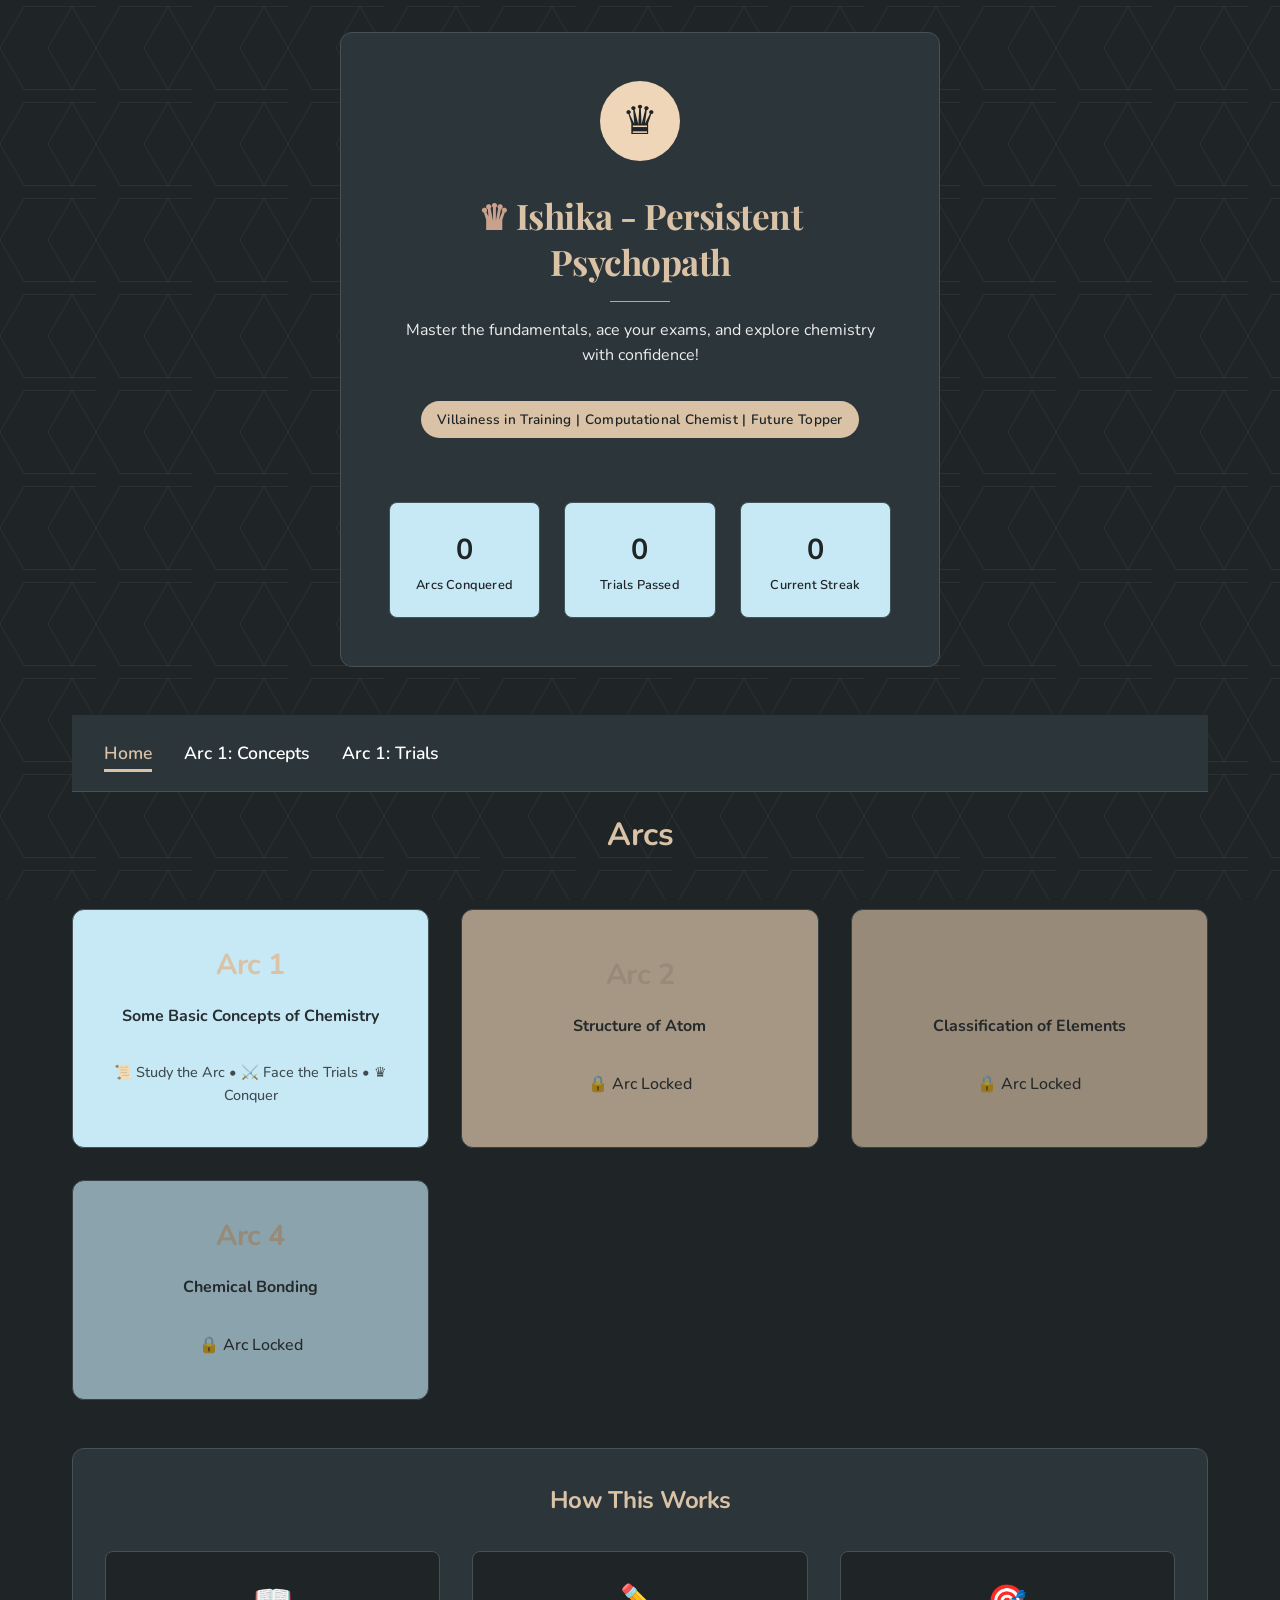
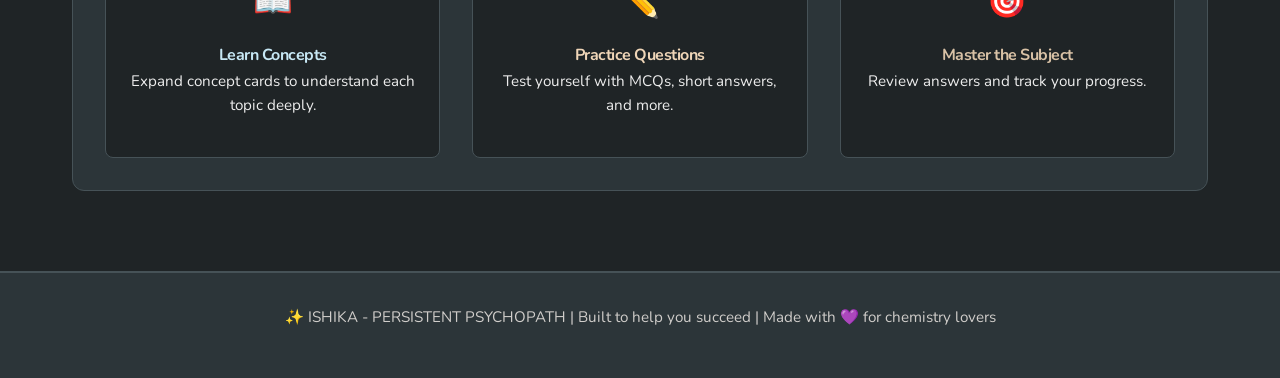
==== Site/index.html @ fba35aa9 "Creation Of FIles." ====
<!DOCTYPE html>
<html lang="en">
<head>
  <meta charset="UTF-8">
  <meta name="viewport" content="width=device-width, initial-scale=1.0">
  <title>Ishika - Persistent Psychopath</title>
  
  <!-- Google Fonts -->
  <link href="https://fonts.googleapis.com/css2?family=Inter:wght@400;500;600;700&family=Nunito:wght@400;500;600;700&family=Playfair+Display:wght@700&display=swap" rel="stylesheet">
  
  <!-- Stylesheets -->
  <link rel="stylesheet" href="css/styles.css?v=4">
</head>
<body>
  <!-- Main Content -->
  <main>
    <!-- Profile Card Section -->
    <section class="profile-card">
      <div class="profile-avatar">♛</div>
      <h1 class="profile-title"><span class="villainess-icon">♛</span> Ishika - Persistent Psychopath</h1>
      <p class="profile-subtitle">Master the fundamentals, ace your exams, and explore chemistry with confidence!</p>
      <div class="profile-tag">Villainess in Training | Computational Chemist | Future Topper</div>
      <div class="profile-stats">
        <div class="stat-block">
          <div class="stat-number">0</div>
          <div class="stat-label">Arcs Conquered</div>
        </div>
        <div class="stat-block">
          <div class="stat-number">0</div>
          <div class="stat-label">Trials Passed</div>
        </div>
        <div class="stat-block">
          <div class="stat-number">0</div>
          <div class="stat-label">Current Streak</div>
        </div>
      </div>
    </section>
    <nav>
      <ul>
        <li><a href="index.html" class="active">Home</a></li>
        <li><a href="unit-1.html">Arc 1: Concepts</a></li>
        <li><a href="unit-1-practice.html">Arc 1: Trials</a></li>
      </ul>
    </nav>
    <section>
      <div class="hero-divider" aria-hidden="true"></div>
      <h2 style="text-align: center; color: var(--pastel-coffee); margin-bottom: var(--spacing-xl);">Arcs</h2>
      <div class="units-grid">
        <!-- Unit 1: Active -->
        <div class="unit-tile unit-1 active" onclick="navigateTo('unit-1.html')">
          <h3>Arc 1</h3>
          <p><strong>Some Basic Concepts of Chemistry</strong></p>
          <p style="font-size: 0.9rem; margin-top: var(--spacing-md); opacity: 0.8;">📜 Study the Arc • ⚔️ Face the Trials • ♛ Conquer</p>
        </div>

        <!-- Unit 2: Coming Soon -->
        <div class="unit-tile unit-2 coming-soon">
          <h3>Arc 2</h3>
          <p><strong>Structure of Atom</strong></p>
          <p style="margin-top: var(--spacing-md);">🔒 Arc Locked</p>
        </div>

        <!-- Unit 3: Coming Soon -->
        <div class="unit-tile unit-3 coming-soon">
          <h3>Arc 3</h3>
          <p><strong>Classification of Elements</strong></p>
          <p style="margin-top: var(--spacing-md);">🔒 Arc Locked</p>
        </div>

        <!-- Unit 4: Coming Soon -->
        <div class="unit-tile unit-4 coming-soon">
          <h3>Arc 4</h3>
          <p><strong>Chemical Bonding</strong></p>
          <p style="margin-top: var(--spacing-md);">🔒 Arc Locked</p>
        </div>
      </div>
    </section>

    <section style="margin-top: var(--spacing-xl); text-align: center; padding: var(--spacing-lg); background: var(--bg-surface); border-radius: 12px; border: 1px solid #465257;">
      <h3 style="color: var(--pastel-coffee); margin-bottom: var(--spacing-md);">How This Works</h3>
      <div style="display: grid; grid-template-columns: repeat(auto-fit, minmax(200px, 1fr)); gap: var(--spacing-lg); margin-top: var(--spacing-lg);">
        <div style="padding: var(--spacing-md); background: var(--bg-primary); border-radius: 8px; border: 1px solid #465257;">
          <p style="font-size: 2rem; margin-bottom: var(--spacing-sm);">📖</p>
          <h4 style="color: var(--pastel-icy-blue);">Learn Concepts</h4>
          <p style="color: var(--text-primary); font-size: 0.95rem;">Expand concept cards to understand each topic deeply.</p>
        </div>
        <div style="padding: var(--spacing-md); background: var(--bg-primary); border-radius: 8px; border: 1px solid #465257;">
          <p style="font-size: 2rem; margin-bottom: var(--spacing-sm);">✏️</p>
          <h4 style="color: var(--pastel-sandy);">Practice Questions</h4>
          <p style="color: var(--text-primary); font-size: 0.95rem;">Test yourself with MCQs, short answers, and more.</p>
        </div>
        <div style="padding: var(--spacing-md); background: var(--bg-primary); border-radius: 8px; border: 1px solid #465257;">
          <p style="font-size: 2rem; margin-bottom: var(--spacing-sm);">🎯</p>
          <h4 style="color: var(--pastel-coffee);">Master the Subject</h4>
          <p style="color: var(--text-primary); font-size: 0.95rem;">Review answers and track your progress.</p>
        </div>
      </div>
    </section>
  </main>

  <!-- Footer -->
  <footer>
    <p>✨ ISHIKA - PERSISTENT PSYCHOPATH | Built to help you succeed | Made with 💜 for chemistry lovers</p>
  </footer>

  <script src="js/app.js"></script>
  <script>
    // Set active nav item
    function setActiveNav(pageName) {
      document.querySelectorAll('nav a').forEach(link => {
        link.classList.remove('active');
      });
      if (pageName === 'home') {
        document.querySelector('nav a[href="index.html"]').classList.add('active');
      } else if (pageName === 'concepts') {
        document.querySelector('nav a[href="unit-1.html"]').classList.add('active');
      } else if (pageName === 'practice') {
        document.querySelector('nav a[href="unit-1-practice.html"]').classList.add('active');
      }
    }

    // Navigation function
    function navigateTo(url) {
      window.location.href = url;
    }

    // Set active on load
    setActiveNav('home');
  </script>
</body>
</html>
---- Site/css/styles.css ----
/* ============================================
   ISHIKA'S CHEMISTRY ARSENAL - DESIGN SYSTEM
   ============================================ */

/* CSS Custom Properties - Color Palette */
:root {
  --bg-primary: #1F2426;
  --bg-surface: #2C3539;
  --pastel-coffee: #D9C2A6;
  --pastel-icy-blue: #C7E8F5;
  --pastel-sandy: #F0D6B8;
  --accent-rose-gold: #C9A18C;
  --accent-rose-gold: #C9A18C;
  --text-primary: #EDEDED;
  --coffee-brown: var(--pastel-coffee);
  --icy-blue: var(--pastel-icy-blue);
  --gunmetal: var(--text-primary);
  --sandy-brown: var(--pastel-sandy);
  --bg-secondary: var(--bg-surface);
  --bg-tertiary: #374348;
  --unit-1-color: #B8D9DF;
  --unit-2-color: #CFC4E7;
  --unit-3-color: #E2BFC3;
  --unit-4-color: #C5D9C2;
  
  /* Typography */
  --font-heading: 'Quicksand', 'Nunito', sans-serif;
  --font-body: 'Nunito', 'Segoe UI', sans-serif;
  
  /* Spacing */
  --spacing-xs: 0.5rem;
  --spacing-sm: 1rem;
  --spacing-md: 1.5rem;
  --spacing-lg: 2rem;
  --spacing-xl: 3rem;
}

/* ============================================
   GLOBAL STYLES
   ============================================ */

* {
  margin: 0;
  padding: 0;
  box-sizing: border-box;
}

html {
  scroll-behavior: smooth;
}

body {
  font-family: var(--font-body);
  background: var(--bg-primary);
  background-attachment: fixed;
  background-size: auto;
  color: var(--text-primary);
  line-height: 1.6;
  font-weight: 400;
  min-height: 100vh;
  position: relative;
  overflow-x: hidden;
}

/* A quiet molecular grid keeps the computational chemistry theme subtle. */
body::before {
  content: '';
  position: fixed;
  top: 0;
  left: 0;
  right: 0;
  bottom: 0;
  background-image:
    linear-gradient(0deg, rgba(199, 232, 245, 0.025) 1px, transparent 1px),
    linear-gradient(90deg, rgba(199, 232, 245, 0.025) 1px, transparent 1px);
  background-size: 96px 96px;
  background-attachment: fixed;
  pointer-events: none;
  z-index: 1;
}

/* Soft blue atmospheric wash, without bright points or animated glare. */
body::after {
  content: '';
  position: fixed;
  top: 0;
  left: 0;
  right: 0;
  bottom: 0;
  background: radial-gradient(ellipse at 20% 20%, rgba(89, 143, 161, 0.12), transparent 48%),
              linear-gradient(145deg, #1F2426 0%, #202D34 52%, #1F2426 100%);
  background-attachment: fixed;
  pointer-events: none;
  z-index: -1;
}

/* Ensure content appears above backgrounds */
main, nav, footer {
  position: relative;
  z-index: 2;
}

h1, h2, h3, h4, h5, h6 {
  font-family: var(--font-heading);
  font-weight: 700;
  color: var(--gunmetal);
  letter-spacing: -0.5px;
}

h1 {
  font-size: 2.5rem;
  margin-bottom: var(--spacing-md);
}

h2 {
  font-size: 2rem;
  margin-bottom: var(--spacing-md);
}

h3 {
  font-size: 1.5rem;
  margin-bottom: var(--spacing-sm);
}

p {
  margin-bottom: var(--spacing-sm);
}

a {
  color: var(--icy-blue);
  text-decoration: none;
  transition: color 0.3s ease;
}

a:hover {
  color: var(--coffee-brown);
  text-decoration: underline;
}

button {
  font-family: var(--font-body);
  cursor: pointer;
  transition: all 0.3s cubic-bezier(0.34, 1.56, 0.64, 1);
  border: none;
  padding: var(--spacing-sm) var(--spacing-md);
  border-radius: 8px;
  font-size: 1rem;
  font-weight: 600;
  letter-spacing: 0.4px;
  position: relative;
  overflow: hidden;
}

button::before {
  content: '';
  position: absolute;
  top: 50%;
  left: 50%;
  width: 0;
  height: 0;
  border-radius: 50%;
  background: rgba(255, 255, 255, 0.3);
  transform: translate(-50%, -50%);
  transition: width 0.6s, height 0.6s;
  pointer-events: none;
}

button:hover::before {
  width: 300px;
  height: 300px;
}

button:active {
  transform: scale(0.98);
}

/* ============================================
   NAVIGATION BAR
   ============================================ */

nav {
  background-color: var(--bg-secondary);
  padding: var(--spacing-md) var(--spacing-lg);
  box-shadow: 0 2px 8px rgba(0, 0, 0, 0.4);
  position: sticky;
  top: 0;
  z-index: 100;
  border-bottom: 1px solid rgba(212, 165, 116, 0.1);
  background-color: rgba(10, 22, 40, 0.85);
  backdrop-filter: blur(10px);
  border-bottom: 1px solid rgba(0, 217, 255, 0.2);
}

nav ul {
  list-style: none;
  display: flex;
  gap: var(--spacing-lg);
  max-width: 1200px;
  margin: 0 auto;
  align-items: center;
}

nav a {
  color: white;
  font-family: var(--font-heading);
  font-size: 1.1rem;
  font-weight: 600;
  transition: color 0.3s ease;
}

nav a:hover {
  color: var(--icy-blue);
  text-decoration: none;
}

nav a.active {
  color: var(--sandy-brown);
  border-bottom: 3px solid var(--sandy-brown);
  padding-bottom: 4px;
}

/* ============================================
   MAIN CONTAINER
   ============================================ */

main {
  max-width: 1200px;
  margin: 0 auto;
  padding: var(--spacing-lg);
  min-height: calc(100vh - 200px);
  border: none;
}

.hero-divider {
  width: min(360px, 70%);
  height: 1px;
  margin: calc(var(--spacing-lg) * -1) auto var(--spacing-xl);
  background: var(--accent-rose-gold);
}

header {
  text-align: center;
  margin-bottom: var(--spacing-xl);
  padding: var(--spacing-lg) 0;
  background: linear-gradient(135deg, rgba(212, 165, 116, 0.08) 0%, rgba(124, 185, 232, 0.08) 100%);
  border-radius: 16px;
  border: 1px solid rgba(212, 165, 116, 0.15);
  background: linear-gradient(135deg, rgba(0, 217, 255, 0.1) 0%, rgba(179, 102, 255, 0.1) 100%);
  border-radius: 16px;
  border: 2px solid rgba(0, 217, 255, 0.3);
  box-shadow: 0 0 30px rgba(0, 217, 255, 0.2), inset 0 0 30px rgba(0, 217, 255, 0.05);
}

header h1 {
  color: var(--coffee-brown);
  margin-bottom: var(--spacing-sm);
  font-size: 2.8rem;
  color: var(--neon-cyan);
  margin-bottom: var(--spacing-sm);
  font-size: 2.8rem;
  text-shadow: 0 0 20px rgba(0, 217, 255, 0.5), 0 0 40px rgba(0, 217, 255, 0.3);
}

header p {
  font-size: 1.1rem;
  color: #B8B5AF;
  font-weight: 500;
  letter-spacing: 0.3px;
}

/* ============================================
   HOMEPAGE - UNIT TILES
   ============================================ */

.units-grid {
  display: grid;
  grid-template-columns: repeat(auto-fit, minmax(280px, 1fr));
  gap: var(--spacing-lg);
  margin: var(--spacing-xl) 0;
}

.unit-tile {
  border-radius: 12px;
  padding: var(--spacing-lg);
  text-align: center;
  box-shadow: 0 4px 12px rgba(0, 0, 0, 0.3);
  transition: all 0.4s cubic-bezier(0.34, 1.56, 0.64, 1);
  display: flex;
  flex-direction: column;
  justify-content: center;
  min-height: 200px;
  position: relative;
  overflow: hidden;
  border: 1px solid rgba(212, 165, 116, 0.2);
}

.unit-tile::before {
  content: '';
  position: absolute;
  top: 0;
  left: 0;
  right: 0;
  bottom: 0;
  background: linear-gradient(135deg, rgba(255, 255, 255, 0.3) 0%, rgba(255, 255, 255, 0) 100%);
  opacity: 0;
  transition: opacity 0.3s ease;
  pointer-events: none;
}

.unit-tile.active {
  cursor: pointer;
}

.unit-tile.active:hover {
  transform: translateY(-12px) scale(1.02);
  box-shadow: 0 16px 32px rgba(0, 0, 0, 0.15);
}

.unit-tile.active:hover::before {
  opacity: 1;
}

.unit-tile h3 {
  margin-bottom: var(--spacing-sm);
  font-size: 1.8rem;
  font-weight: 700;
  position: relative;
  z-index: 1;
}

.unit-tile p {
  margin-bottom: var(--spacing-xs);
  font-size: 1rem;
  font-weight: 500;
  position: relative;
  z-index: 1;
  opacity: 0.95;
}

.unit-tile.coming-soon {
  opacity: 0.65;
  cursor: not-allowed;
}

.unit-tile.coming-soon:hover {
  transform: none;
  box-shadow: 0 4px 12px rgba(0, 0, 0, 0.08);
}

/* Unit 1 - Sandy Brown */
.unit-tile.unit-1 {
  background: linear-gradient(135deg, var(--sandy-brown) 0%, #d4965f 100%);
  color: var(--gunmetal);
  background: linear-gradient(135deg, var(--unit-1-color) 0%, #0099cc 100%);
  color: #0a1628;
  border: 2px solid rgba(0, 217, 255, 0.4);
  box-shadow: 0 0 20px rgba(0, 217, 255, 0.3), inset 0 0 20px rgba(0, 217, 255, 0.1);
}

.unit-tile.unit-1:hover {
  box-shadow: 0 0 40px rgba(0, 217, 255, 0.5), inset 0 0 20px rgba(0, 217, 255, 0.2);
}

/* Unit 2 - Icy Blue */
.unit-tile.unit-2 {
  background: linear-gradient(135deg, var(--icy-blue) 0%, #85c8ff 100%);
  color: var(--gunmetal);
  background: linear-gradient(135deg, var(--unit-2-color) 0%, #8844ff 100%);
  color: white;
  border: 2px solid rgba(179, 102, 255, 0.4);
  box-shadow: 0 0 20px rgba(179, 102, 255, 0.3), inset 0 0 20px rgba(179, 102, 255, 0.1);
}

.unit-tile.unit-2:hover {
  box-shadow: 0 0 40px rgba(179, 102, 255, 0.5), inset 0 0 20px rgba(179, 102, 255, 0.2);
}

/* Unit 3 - Coffee Brown */
.unit-tile.unit-3 {
  background: linear-gradient(135deg, var(--coffee-brown) 0%, #8a6145 100%);
  color: white;
  background: linear-gradient(135deg, var(--unit-3-color) 0%, #cc0044 100%);
  color: white;
  border: 2px solid rgba(255, 0, 110, 0.4);
  box-shadow: 0 0 20px rgba(255, 0, 110, 0.3), inset 0 0 20px rgba(255, 0, 110, 0.1);
}

.unit-tile.unit-3:hover {
  box-shadow: 0 0 40px rgba(255, 0, 110, 0.5), inset 0 0 20px rgba(255, 0, 110, 0.2);
}

/* Unit 4 - Sage Green */
.unit-tile.unit-4 {
  background: linear-gradient(135deg, #A5D4B8 0%, #7fbf9f 100%);
  color: var(--gunmetal);
  background: linear-gradient(135deg, var(--unit-4-color) 0%, #00cc66 100%);
  color: #0a1628;
  border: 2px solid rgba(0, 255, 136, 0.4);
  box-shadow: 0 0 20px rgba(0, 255, 136, 0.3), inset 0 0 20px rgba(0, 255, 136, 0.1);
}

.unit-tile.unit-4:hover {
  box-shadow: 0 0 40px rgba(0, 255, 136, 0.5), inset 0 0 20px rgba(0, 255, 136, 0.2);
}

/* ============================================
   CONCEPT CARDS - UNIT 1 CONCEPTS PAGE
   ============================================ */

.concept-cards {
  display: flex;
  flex-direction: column;
  gap: var(--spacing-lg);
  margin: var(--spacing-xl) 0;
}

.concept-card {
  background: var(--bg-secondary);
  border-radius: 12px;
  padding: var(--spacing-lg);
  box-shadow: 0 2px 8px rgba(0, 0, 0, 0.3);
  border-left: 5px solid var(--coffee-brown);
  transition: all 0.3s ease;
  border-top: 3px solid transparent;
  border: 1px solid rgba(212, 165, 116, 0.15);
  border-left: 5px solid var(--coffee-brown);
  background: var(--bg-secondary);
  border-radius: 12px;
  padding: var(--spacing-lg);
  box-shadow: 0 4px 16px rgba(0, 0, 0, 0.4), inset 0 0 20px rgba(0, 217, 255, 0.05);
  border: 1px solid rgba(0, 217, 255, 0.2);
  border-left: 4px solid var(--neon-cyan);
  transition: all 0.3s ease;
}

.concept-card:hover {
  box-shadow: 0 8px 24px rgba(0, 0, 0, 0.4);
  border-top-color: var(--sandy-brown);
  box-shadow: 0 8px 32px rgba(0, 217, 255, 0.3), inset 0 0 20px rgba(0, 217, 255, 0.1);
  border-color: rgba(0, 217, 255, 0.4);
}

.concept-card-header {
  display: flex;
  justify-content: space-between;
  align-items: center;
  cursor: pointer;
  user-select: none;
  transition: color 0.3s ease;
}

.concept-card-header:hover {
  color: var(--coffee-brown);
}

.concept-card-title {
  font-size: 1.3rem;
  font-family: var(--font-heading);
  font-weight: 700;
  color: var(--gunmetal);
}

.concept-card-toggle {
  font-size: 1.5rem;
  color: var(--coffee-brown);
  transition: transform 0.4s cubic-bezier(0.34, 1.56, 0.64, 1);
  display: flex;
  align-items: center;
  justify-content: center;
  width: 30px;
  height: 30px;
  flex-shrink: 0;
  color: var(--neon-cyan);
  transition: transform 0.4s cubic-bezier(0.34, 1.56, 0.64, 1);
}

.concept-card.expanded .concept-card-toggle {
  transform: rotate(180deg);
}

.importance-badge {
  display: inline-block;
  background-color: var(--icy-blue);
  color: var(--gunmetal);
  padding: 6px 14px;
  border-radius: 20px;
  font-size: 0.85rem;
  font-weight: 600;
  margin-right: var(--spacing-sm);
  margin-bottom: var(--spacing-sm);
  letter-spacing: 0.3px;
  transition: all 0.3s ease;
  background-color: rgba(0, 217, 255, 0.2);
  color: var(--neon-cyan);
  padding: 6px 14px;
  border-radius: 20px;
  font-size: 0.85rem;
  font-weight: 600;
  margin-right: var(--spacing-sm);
  margin-bottom: var(--spacing-sm);
  letter-spacing: 0.3px;
  transition: all 0.3s ease;
  border: 1px solid rgba(0, 217, 255, 0.3);
}

.importance-badge:hover {
  transform: translateY(-2px);
  box-shadow: 0 4px 12px rgba(174, 226, 255, 0.4);
  transform: translateY(-2px);
  box-shadow: 0 0 15px rgba(0, 217, 255, 0.4);
  background-color: rgba(0, 217, 255, 0.3);
}

.concept-card-content {
  max-height: 0;
  overflow: hidden;
  transition: max-height 0.3s ease, padding 0.3s ease;
  padding: 0;
}

.concept-card.expanded .concept-card-content {
  max-height: 500px;
  padding-top: var(--spacing-md);
}

.concept-explanation {
  color: #D0CDCA;
  line-height: 1.8;
  margin-bottom: var(--spacing-md);
}

.animation-placeholder {
  background: linear-gradient(135deg, #1A1F2E 0%, #242B3D 100%);
  border-radius: 8px;
  padding: var(--spacing-lg);
  text-align: center;
  color: #6B6965;
  margin-top: var(--spacing-md);
  min-height: 200px;
  display: flex;
  align-items: center;
  justify-content: center;
  font-style: italic;
  border: 1px solid rgba(212, 165, 116, 0.1);
}

/* ============================================
   PRACTICE PAGE - TABS
   ============================================ */

.tabs-container {
  margin: var(--spacing-xl) 0;
}

.tab-buttons {
  display: flex;
  gap: var(--spacing-sm);
  border-bottom: 3px solid #e0e0e0;
  overflow-x: auto;
  margin-bottom: var(--spacing-lg);
  flex-wrap: wrap;
}

.tab-button {
  background: none;
  border: none;
  padding: var(--spacing-sm) var(--spacing-md);
  font-family: var(--font-heading);
  font-size: 1rem;
  font-weight: 700;
  color: #666;
  border-bottom: 3px solid transparent;
  cursor: pointer;
  transition: all 0.3s ease;
  white-space: nowrap;
  letter-spacing: 0.4px;
  position: relative;
}

.tab-button::after {
  content: '';
  position: absolute;
  bottom: -3px;
  left: 0;
  right: 0;
  height: 3px;
  background: linear-gradient(90deg, var(--sandy-brown) 0%, var(--coffee-brown) 100%);
  transform: scaleX(0);
  transform-origin: center;
  transition: transform 0.3s cubic-bezier(0.34, 1.56, 0.64, 1);
}

.tab-button:hover {
  color: var(--coffee-brown);
  transform: translateY(-2px);
}

.tab-button:hover::after {
  transform: scaleX(0.3);
}

.tab-button.active {
  color: var(--coffee-brown);
  border-bottom-color: var(--coffee-brown);
}

.tab-button.active::after {
  display: none;
}

.tab-content {
  display: none;
}

.tab-content.active {
  display: block;
  animation: fadeIn 0.3s ease;
}

@keyframes fadeIn {
  from {
    opacity: 0;
  }
  to {
    opacity: 1;
  }
}

/* ============================================
   QUESTION CARDS
   ============================================ */

.questions-list {
  display: flex;
  flex-direction: column;
  gap: var(--spacing-lg);
}

.question-card {
  background: var(--bg-secondary);
  border-radius: 12px;
  padding: var(--spacing-lg);
  box-shadow: 0 2px 8px rgba(0, 0, 0, 0.3);
  border-top: 4px solid var(--sandy-brown);
  transition: all 0.3s ease;
  border: 1px solid rgba(212, 165, 116, 0.15);
  border-top: 4px solid var(--sandy-brown);
  background: var(--bg-secondary);
  border-radius: 12px;
  padding: var(--spacing-lg);
  box-shadow: 0 4px 16px rgba(0, 0, 0, 0.4), inset 0 0 20px rgba(0, 217, 255, 0.05);
  border: 1px solid rgba(0, 217, 255, 0.2);
  border-top: 3px solid var(--neon-cyan);
  transition: all 0.3s ease;
}

.question-card:hover {
  box-shadow: 0 8px 20px rgba(0, 0, 0, 0.4);
  transform: translateY(-2px);
  box-shadow: 0 8px 32px rgba(0, 217, 255, 0.3), inset 0 0 20px rgba(0, 217, 255, 0.1);
  transform: translateY(-2px);
  border-color: rgba(0, 217, 255, 0.4);
}

.question-header {
  display: flex;
  justify-content: space-between;
  align-items: flex-start;
  margin-bottom: var(--spacing-md);
  gap: var(--spacing-md);
}

.question-text {
  font-size: 1.1rem;
  color: var(--gunmetal);
  font-weight: 600;
  flex: 1;
  line-height: 1.6;
}

.question-meta {
  display: flex;
  gap: var(--spacing-sm);
  flex-shrink: 0;
}

.meta-badge {
  background-color: var(--icy-blue);
  color: var(--gunmetal);
  padding: 6px 12px;
  border-radius: 12px;
  font-size: 0.85rem;
  font-weight: 600;
  letter-spacing: 0.3px;
  transition: all 0.3s ease;
  background-color: rgba(0, 217, 255, 0.2);
  color: var(--neon-cyan);
  padding: 6px 12px;
  border-radius: 12px;
  font-size: 0.85rem;
  font-weight: 600;
  letter-spacing: 0.3px;
  transition: all 0.3s ease;
  border: 1px solid rgba(0, 217, 255, 0.3);
}

.meta-badge:hover {
  transform: translateY(-2px);
  box-shadow: 0 4px 12px rgba(174, 226, 255, 0.4);
  transform: translateY(-2px);
  box-shadow: 0 0 15px rgba(0, 217, 255, 0.4);
  background-color: rgba(0, 217, 255, 0.3);
}

.meta-badge.marks {
  background-color: var(--sandy-brown);
  background-color: rgba(255, 0, 110, 0.2);
  color: var(--neon-pink);
  border-color: rgba(255, 0, 110, 0.3);
}

.meta-badge.importance {
  background-color: rgba(212, 165, 116, 0.2);
  color: var(--coffee-brown);
  background-color: rgba(0, 255, 136, 0.2);
  color: var(--accent-green);
  border-color: rgba(0, 255, 136, 0.3);
}

/* ============================================
   MCQ OPTIONS
   ============================================ */

.mcq-options {
  display: flex;
  flex-direction: column;
  gap: var(--spacing-sm);
  margin-top: var(--spacing-md);
}

.mcq-option {
  display: flex;
  align-items: center;
  padding: var(--spacing-md);
  background: var(--bg-tertiary);
  border: 2px solid rgba(124, 185, 232, 0.2);
  border-radius: 8px;
  cursor: pointer;
  transition: all 0.3s cubic-bezier(0.34, 1.56, 0.64, 1);
}

.mcq-option:hover {
  background: rgba(124, 185, 232, 0.1);
  border-color: var(--icy-blue);
  transform: translateX(4px);
  box-shadow: 0 4px 12px rgba(124, 185, 232, 0.2);
}

.mcq-option input[type="radio"] {
  margin-right: var(--spacing-md);
  cursor: pointer;
  width: 18px;
  height: 18px;
  accent-color: var(--coffee-brown);
  transition: transform 0.2s ease;
}

.mcq-option input[type="radio"]:hover {
  transform: scale(1.2);
}

.mcq-option-label {
  cursor: pointer;
  flex: 1;
  font-weight: 500;
  transition: color 0.3s ease;
}

.mcq-option:hover .mcq-option-label {
  color: var(--coffee-brown);
}

.mcq-feedback {
  margin-top: var(--spacing-md);
  padding: var(--spacing-md);
  border-radius: 8px;
  font-weight: 600;
  display: none;
  animation: slideIn 0.3s ease;
}

.mcq-feedback.show {
  display: block;
}

.mcq-feedback.correct {
  background-color: #d4edda;
  color: #155724;
  border-left: 4px solid #28a745;
}

.mcq-feedback.incorrect {
  background-color: #f8d7da;
  color: #721c24;
  border-left: 4px solid #dc3545;
}

@keyframes slideIn {
  from {
    opacity: 0;
    transform: translateY(-10px);
  }
  to {
    opacity: 1;
    transform: translateY(0);
  }
}

/* ============================================
   SHORT / LONG ANSWER CARDS
   ============================================ */

.answer-toggle-btn {
  background-color: var(--sandy-brown);
  color: white;
  padding: 12px 20px;
  border-radius: 8px;
  margin-top: var(--spacing-md);
  font-weight: 700;
  transition: all 0.3s cubic-bezier(0.34, 1.56, 0.64, 1);
  box-shadow: 0 4px 12px rgba(228, 181, 144, 0.3);
}

.answer-toggle-btn:hover {
  background-color: #d4965f;
  box-shadow: 0 8px 24px rgba(228, 181, 144, 0.5);
  transform: translateY(-2px);
}

.answer-toggle-btn:active {
  transform: translateY(0);
}

.answer-content {
  margin-top: var(--spacing-md);
  padding: var(--spacing-md);
  background-color: rgba(124, 185, 232, 0.08);
  border-left: 4px solid var(--icy-blue);
  border-radius: 4px;
  line-height: 1.8;
  color: #D0CDCA;
  max-height: 0;
  overflow: hidden;
  transition: max-height 0.3s ease, padding 0.3s ease;
}

.answer-content.show {
  max-height: 1000px;
  padding: var(--spacing-md);
}

/* ============================================
   NUMERICAL PROBLEMS
   ============================================ */

.problem-given {
  background-color: rgba(124, 185, 232, 0.08);
  padding: var(--spacing-md);
  border-radius: 8px;
  margin: var(--spacing-md) 0;
  border-left: 4px solid var(--icy-blue);
}

.problem-given h4 {
  color: var(--icy-blue);
  margin-bottom: var(--spacing-sm);
}

.problem-given ul, .problem-given ol {
  margin-left: var(--spacing-lg);
  margin-bottom: 0;
  color: #D0CDCA;
}

.problem-given li {
  margin-bottom: var(--spacing-xs);
}

/* ============================================
   EMPTY STATE
   ============================================ */

.empty-state {
  text-align: center;
  padding: var(--spacing-xl);
  color: #8B8681;
}

.empty-state-icon {
  font-size: 3rem;
  margin-bottom: var(--spacing-md);
}

.empty-state p {
  font-size: 1.1rem;
  margin-bottom: 0;
}

/* ============================================
   FOOTER
   ============================================ */

footer {
  background: linear-gradient(135deg, var(--bg-secondary) 0%, #161b2b 100%);
  color: #D0CDCA;
  text-align: center;
  padding: var(--spacing-lg);
  margin-top: var(--spacing-xl);
  font-size: 0.95rem;
  border-top: 2px solid rgba(212, 165, 116, 0.2);
}

footer a {
  color: var(--icy-blue);
  transition: all 0.3s ease;
  font-weight: 600;
}

footer a:hover {
  color: var(--sandy-brown);
  text-decoration: underline;
}

/* ============================================
   RESPONSIVE DESIGN
   ============================================ */

@media (max-width: 768px) {
  h1 {
    font-size: 1.8rem;
  }

  h2 {
    font-size: 1.5rem;
  }

  h3 {
    font-size: 1.2rem;
  }

  main {
    padding: var(--spacing-md);
  }

  nav ul {
    gap: var(--spacing-md);
    padding: 0;
  }

  nav a {
    font-size: 0.95rem;
  }

  .units-grid {
    grid-template-columns: 1fr;
  }

  .unit-tile {
    min-height: 150px;
  }

  .tab-buttons {
    gap: var(--spacing-xs);
  }

  .tab-button {
    padding: var(--spacing-sm) var(--spacing-sm);
    font-size: 0.9rem;
  }

  .question-header {
    flex-direction: column;
  }

  .question-meta {
    flex-direction: row;
    width: 100%;
    justify-content: flex-start;
  }

  .concept-card-header {
    flex-direction: column;
    align-items: flex-start;
  }

  .concept-card-toggle {
    align-self: flex-end;
    margin-top: var(--spacing-sm);
  }
}

@media (max-width: 480px) {
  :root {
    --spacing-lg: 1.5rem;
    --spacing-md: 1rem;
  }

  h1 {
    font-size: 1.5rem;
  }

  nav ul {
    flex-direction: column;
    gap: var(--spacing-sm);
  }

  nav a {
    font-size: 0.9rem;
  }

  .tab-buttons {
    flex-direction: column;
  }

  .tab-button {
    width: 100%;
    text-align: center;
  }

  .mcq-options {
    gap: var(--spacing-sm);
  }

  .mcq-option {
    padding: var(--spacing-md);
  }
}

/* Calm flat theme overrides */
:root {
  --bg-primary: #1F2426;
  --bg-secondary: #2C3539;
  --bg-tertiary: #374348;
  --pastel-coffee: #D9C2A6;
  --pastel-icy-blue: #C7E8F5;
  --pastel-sandy: #F0D6B8;
  --text-primary: #EDEDED;
  --coffee-brown: #D9C2A6;
  --icy-blue: #C7E8F5;
  --gunmetal: #EDEDED;
  --sandy-brown: #F0D6B8;
  --unit-1-color: #C7E8F5;
  --unit-2-color: #F0D6B8;
  --unit-3-color: #D9C2A6;
  --unit-4-color: #C7E8F5;
  --font-heading: 'Quicksand', 'Nunito', sans-serif;
  --font-body: 'Nunito', 'Segoe UI', sans-serif;
}

body {
  background: #1F2426;
  color: #EDEDED;
}

body::before {
  content: '';
  display: block;
  position: fixed;
  inset: 0;
  background-image: url("data:image/svg+xml,%3Csvg xmlns='http://www.w3.org/2000/svg' width='120' height='104' viewBox='0 0 120 104'%3E%3Cg fill='none' stroke='%23D9C2A6' stroke-opacity='.3' stroke-width='1'%3E%3Cpath d='M30 0h60l30 52-30 52H30L0 52z'/%3E%3Cpath d='M90 0h60l30 52-30 52H90L60 52z'/%3E%3C/g%3E%3C/svg%3E");
  background-repeat: repeat;
  pointer-events: none;
  opacity: .35;
  z-index: 0;
}

body::after {
  display: none;
}

nav,
header,
.concept-card,
.question-card,
.animation-placeholder,
footer {
  background: #2C3539;
  border-color: #465257;
  box-shadow: none;
}

nav {
  backdrop-filter: none;
  border-bottom: 1px solid #465257;
}

header {
  border: 1px solid #465257;
}

header h1,
h1,
h2,
h3,
h4,
h5,
h6 {
  color: #D9C2A6;
  text-shadow: none;
}

header h1 {
  color: #D9C2A6;
  font-family: 'Playfair Display', Georgia, serif;
  position: relative;
  display: inline-block;
  padding-bottom: 0.35rem;
}

header h1::after {
  content: '';
  position: absolute;
  left: 8%;
  right: 8%;
  bottom: 0;
  height: 1px;
  background: var(--accent-rose-gold);
}

.villainess-icon {
  color: var(--accent-rose-gold);
}

header p,
.concept-explanation,
.question-text,
body {
  color: #EDEDED;
}

a,
nav a:hover,
.concept-card-toggle {
  color: #C7E8F5;
}

nav a.active {
  color: #D9C2A6;
  border-bottom-color: #D9C2A6;
}

nav a:hover,
nav a:focus-visible {
  color: var(--accent-rose-gold);
  text-decoration: none;
  border-bottom: 1px solid var(--accent-rose-gold);
}

.unit-tile,
.unit-tile.unit-1,
.unit-tile.unit-2,
.unit-tile.unit-3,
.unit-tile.unit-4 {
  border: 1px solid #465257;
  box-shadow: none;
  text-shadow: none;
}

.unit-tile.unit-1 {
  background: #C7E8F5;
  color: #1F2426;
}

.unit-tile.unit-2 {
  background: #F0D6B8;
  color: #1F2426;
}

.unit-tile.unit-3 {
  background: #D9C2A6;
  color: #1F2426;
}

.unit-tile.unit-4 {
  background: #C7E8F5;
  color: #1F2426;
}

.unit-tile.active:hover,
.unit-tile.unit-1:hover,
.unit-tile.unit-2:hover,
.unit-tile.unit-3:hover,
.unit-tile.unit-4:hover,
.concept-card:hover,
.question-card:hover {
  transform: translateY(-3px);
  box-shadow: none;
}

.unit-tile::before,
button::before {
  display: none;
}

button:focus-visible,
.tab-button:focus-visible,
.answer-toggle-btn:focus-visible {
  outline: 1px solid var(--accent-rose-gold);
  outline-offset: 2px;
}

.concept-card,
.question-card {
  border-left: 1px solid #465257;
  border-top: 1px solid #465257;
}

.importance-badge,
.meta-badge,
.meta-badge.marks,
.meta-badge.importance,
button,
.answer-toggle-btn,
.tab-button.active {
  background: #F0D6B8;
  color: #1F2426;
  border-color: #465257;
  box-shadow: none;
}

.tab-button {
  color: #C7E8F5;
}

.tab-button:hover,
.tab-button.active {
  border-bottom-color: #D9C2A6;
}

button:hover,
.importance-badge:hover,
.meta-badge:hover {
  background: #D9C2A6;
  box-shadow: none;
}

button:hover,
button:focus-visible,
.answer-toggle-btn:hover,
.answer-toggle-btn:focus-visible {
  border-color: var(--accent-rose-gold);
}

.arc-conquered {
  border: 1px solid var(--accent-rose-gold);
  color: var(--accent-rose-gold);
  background: transparent;
}

.arc-conquered .icon,
.arc-conquered::before {
  color: var(--accent-rose-gold);
}

/* ============================================
   PROFILE CARD SECTION
   ============================================ */

.profile-card {
  background: var(--bg-secondary);
  border: 1px solid #465257;
  border-radius: 12px;
  padding: var(--spacing-xl);
  text-align: center;
  margin-bottom: var(--spacing-xl);
  max-width: 600px;
  margin-left: auto;
  margin-right: auto;
}

.profile-avatar {
  width: 80px;
  height: 80px;
  background: var(--pastel-sandy);
  color: #1F2426;
  border-radius: 50%;
  display: flex;
  align-items: center;
  justify-content: center;
  font-size: 2.5rem;
  margin: 0 auto var(--spacing-lg);
}

.profile-title {
  font-family: 'Playfair Display', Georgia, serif;
  color: #D9C2A6;
  font-size: 2.2rem;
  margin-bottom: var(--spacing-sm);
  line-height: 1.3;
}

.profile-title::after {
  content: '';
  display: block;
  width: 60px;
  height: 1px;
  background: var(--accent-rose-gold);
  margin: var(--spacing-sm) auto 0;
}

.profile-subtitle {
  color: #EDEDED;
  font-size: 1rem;
  margin-bottom: var(--spacing-lg);
  font-weight: 400;
}

.profile-tag {
  display: inline-block;
  background: var(--pastel-coffee);
  color: #1F2426;
  padding: 0.5rem 1rem;
  border-radius: 20px;
  font-size: 0.85rem;
  font-weight: 600;
  margin-bottom: var(--spacing-lg);
  letter-spacing: 0.3px;
}

.profile-stats {
  display: grid;
  grid-template-columns: repeat(3, 1fr);
  gap: var(--spacing-md);
  margin-top: var(--spacing-lg);
}

.stat-block {
  background: var(--pastel-icy-blue);
  color: #1F2426;
  padding: var(--spacing-md);
  border-radius: 8px;
  border: 1px solid #465257;
}

.stat-number {
  font-size: 1.8rem;
  font-weight: 700;
  color: #1F2426;
  margin-bottom: 0.25rem;
}

.stat-label {
  font-size: 0.8rem;
  font-weight: 600;
  color: #1F2426;
  letter-spacing: 0.2px;
  line-height: 1.2;
}

/* Note: stats are currently hardcoded to 0; wire up to localStorage or quiz-tracking in unit-1-practice.html once session management is implemented */
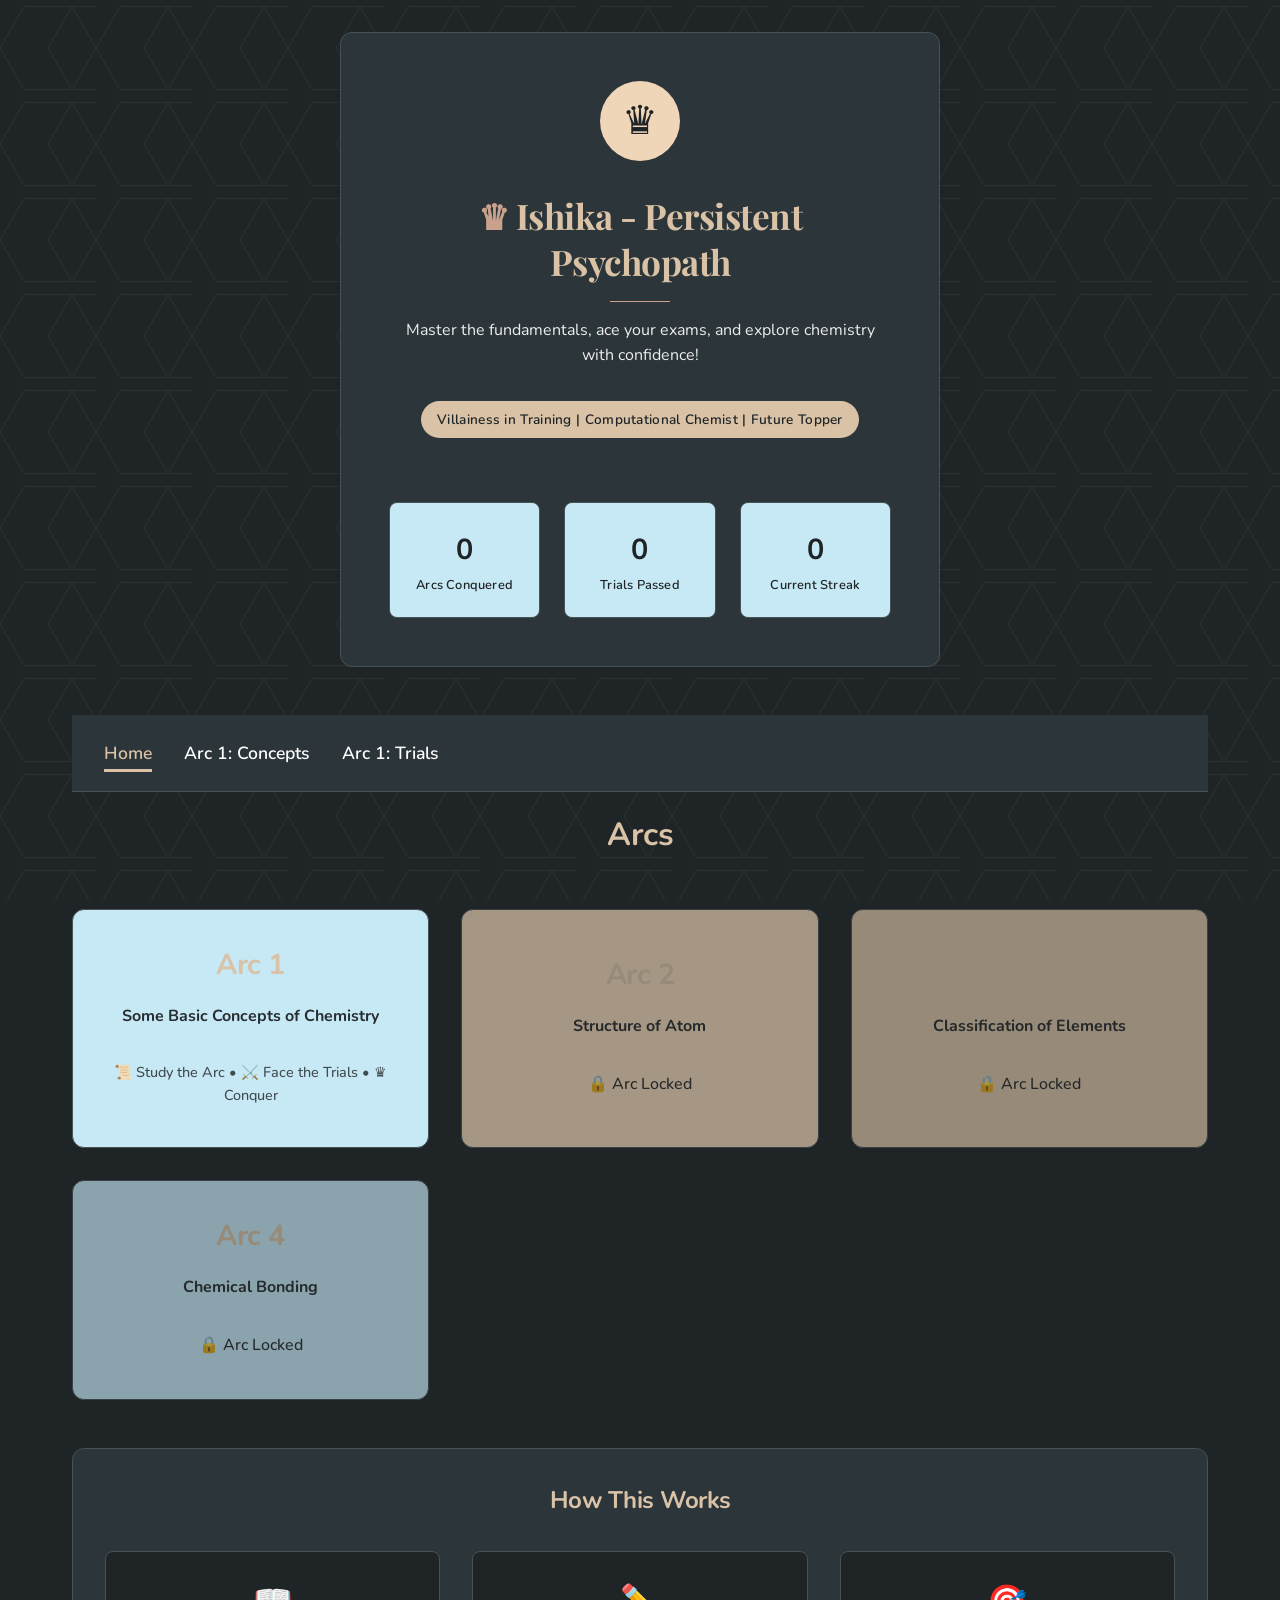
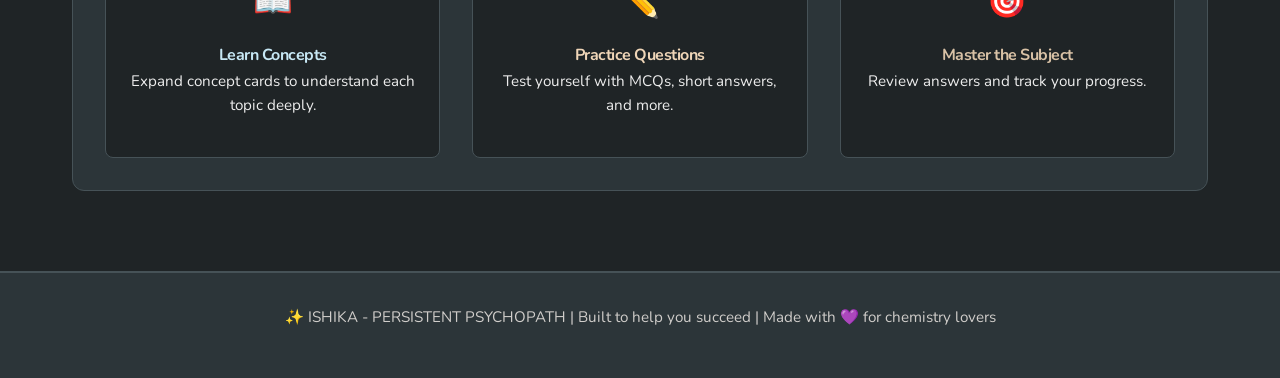
==== commit 6ef2fdec: "Yes pls" ====
--- a/Site/index.html
+++ b/Site/index.html
@@ -1,6 +1,6 @@
 <!DOCTYPE html>
 <html lang="en">
-<head>
+<head name="color-scheme" content="dark">
   <meta charset="UTF-8">
   <meta name="viewport" content="width=device-width, initial-scale=1.0">
   <title>Ishika - Persistent Psychopath</title>
--- a/Site/css/styles.css
+++ b/Site/css/styles.css
@@ -3,6 +3,7 @@
    ============================================ */
 
 /* CSS Custom Properties - Color Palette */
+:root { color-scheme: dark; }
 :root {
   --bg-primary: #1F2426;
   --bg-surface: #2C3539;
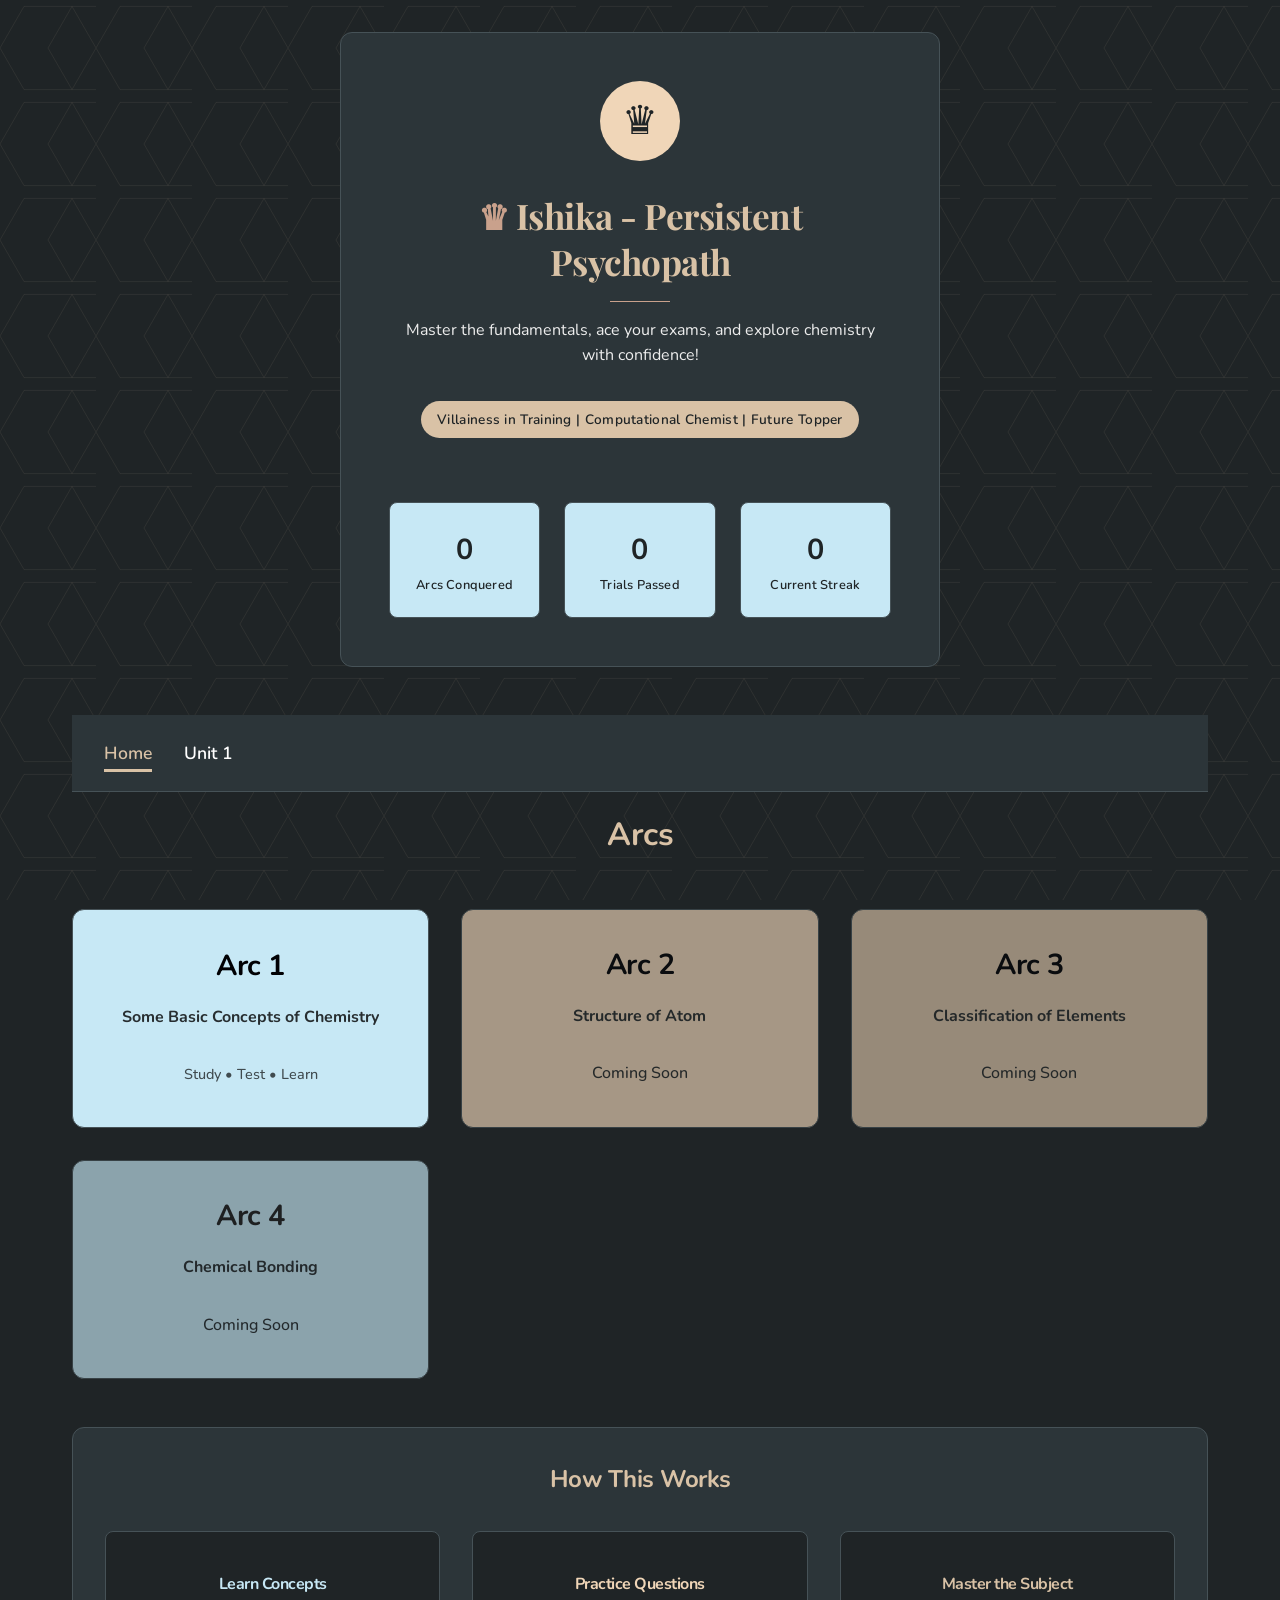
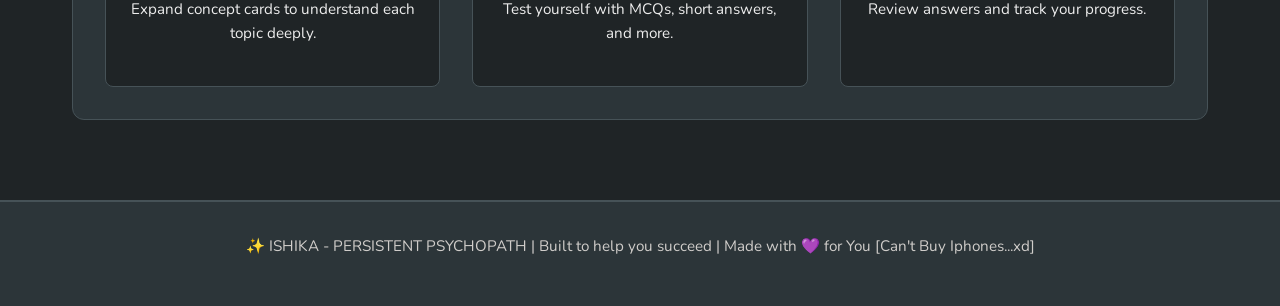
==== commit d8b272f2: "Yes pls" ====
--- a/Site/index.html
+++ b/Site/index.html
@@ -38,8 +38,7 @@
     <nav>
       <ul>
         <li><a href="index.html" class="active">Home</a></li>
-        <li><a href="unit-1.html">Arc 1: Concepts</a></li>
-        <li><a href="unit-1-practice.html">Arc 1: Trials</a></li>
+        <li><a href="unit-1.html">Unit 1 </a></li>
       </ul>
     </nav>
     <section>
@@ -48,30 +47,30 @@
       <div class="units-grid">
         <!-- Unit 1: Active -->
         <div class="unit-tile unit-1 active" onclick="navigateTo('unit-1.html')">
-          <h3>Arc 1</h3>
+          <h3 style="color: rgb(1, 1, 4)">Arc 1</h3>
           <p><strong>Some Basic Concepts of Chemistry</strong></p>
-          <p style="font-size: 0.9rem; margin-top: var(--spacing-md); opacity: 0.8;">📜 Study the Arc • ⚔️ Face the Trials • ♛ Conquer</p>
+          <p style="font-size: 0.9rem; margin-top: var(--spacing-md); opacity: 0.8;">Study • Test • Learn</p>
         </div>
 
         <!-- Unit 2: Coming Soon -->
         <div class="unit-tile unit-2 coming-soon">
-          <h3>Arc 2</h3>
+          <h3 style="color: rgb(1, 1, 4)">Arc 2</h3>
           <p><strong>Structure of Atom</strong></p>
-          <p style="margin-top: var(--spacing-md);">🔒 Arc Locked</p>
+          <p style="margin-top: var(--spacing-md);">Coming Soon</p>
         </div>
 
         <!-- Unit 3: Coming Soon -->
         <div class="unit-tile unit-3 coming-soon">
-          <h3>Arc 3</h3>
+          <h3 style="color: rgb(1, 1, 4)">Arc 3</h3>
           <p><strong>Classification of Elements</strong></p>
-          <p style="margin-top: var(--spacing-md);">🔒 Arc Locked</p>
+          <p style="margin-top: var(--spacing-md);">Coming Soon</p>
         </div>
 
         <!-- Unit 4: Coming Soon -->
         <div class="unit-tile unit-4 coming-soon">
-          <h3>Arc 4</h3>
+          <h3 style="color: rgb(31, 31, 32)">Arc 4</h3>
           <p><strong>Chemical Bonding</strong></p>
-          <p style="margin-top: var(--spacing-md);">🔒 Arc Locked</p>
+          <p style="margin-top: var(--spacing-md);">Coming Soon</p>
         </div>
       </div>
     </section>
@@ -80,17 +79,17 @@
       <h3 style="color: var(--pastel-coffee); margin-bottom: var(--spacing-md);">How This Works</h3>
       <div style="display: grid; grid-template-columns: repeat(auto-fit, minmax(200px, 1fr)); gap: var(--spacing-lg); margin-top: var(--spacing-lg);">
         <div style="padding: var(--spacing-md); background: var(--bg-primary); border-radius: 8px; border: 1px solid #465257;">
-          <p style="font-size: 2rem; margin-bottom: var(--spacing-sm);">📖</p>
+          <p style="font-size: 2rem; margin-bottom: var(--spacing-sm);"></p>
           <h4 style="color: var(--pastel-icy-blue);">Learn Concepts</h4>
           <p style="color: var(--text-primary); font-size: 0.95rem;">Expand concept cards to understand each topic deeply.</p>
         </div>
         <div style="padding: var(--spacing-md); background: var(--bg-primary); border-radius: 8px; border: 1px solid #465257;">
-          <p style="font-size: 2rem; margin-bottom: var(--spacing-sm);">✏️</p>
+          <p style="font-size: 2rem; margin-bottom: var(--spacing-sm);"></p>
           <h4 style="color: var(--pastel-sandy);">Practice Questions</h4>
           <p style="color: var(--text-primary); font-size: 0.95rem;">Test yourself with MCQs, short answers, and more.</p>
         </div>
         <div style="padding: var(--spacing-md); background: var(--bg-primary); border-radius: 8px; border: 1px solid #465257;">
-          <p style="font-size: 2rem; margin-bottom: var(--spacing-sm);">🎯</p>
+          <p style="font-size: 2rem; margin-bottom: var(--spacing-sm);"></p>
           <h4 style="color: var(--pastel-coffee);">Master the Subject</h4>
           <p style="color: var(--text-primary); font-size: 0.95rem;">Review answers and track your progress.</p>
         </div>
@@ -100,7 +99,7 @@
 
   <!-- Footer -->
   <footer>
-    <p>✨ ISHIKA - PERSISTENT PSYCHOPATH | Built to help you succeed | Made with 💜 for chemistry lovers</p>
+    <p>✨ ISHIKA - PERSISTENT PSYCHOPATH | Built to help you succeed | Made with 💜 for You [Can't Buy Iphones...xd]</p>
   </footer>
 
   <script src="js/app.js"></script>
--- a/Site/css/styles.css
+++ b/Site/css/styles.css
@@ -350,16 +350,16 @@
 
 /* Unit 1 - Sandy Brown */
 .unit-tile.unit-1 {
-  background: linear-gradient(135deg, var(--sandy-brown) 0%, #d4965f 100%);
+  background: linear-gradient(135deg, var(--sandy-brown) 0%, #7f6b5a 100%);
   color: var(--gunmetal);
   background: linear-gradient(135deg, var(--unit-1-color) 0%, #0099cc 100%);
   color: #0a1628;
-  border: 2px solid rgba(0, 217, 255, 0.4);
+  border: 2px solid rgba(6, 7, 7, 0.4);
   box-shadow: 0 0 20px rgba(0, 217, 255, 0.3), inset 0 0 20px rgba(0, 217, 255, 0.1);
 }
 
 .unit-tile.unit-1:hover {
-  box-shadow: 0 0 40px rgba(0, 217, 255, 0.5), inset 0 0 20px rgba(0, 217, 255, 0.2);
+  box-shadow: 0 0 40px rgba(255, 149, 0, 0.5), inset 0 0 20px rgba(0, 217, 255, 0.2);
 }
 
 /* Unit 2 - Icy Blue */
@@ -939,14 +939,17 @@
 @media (max-width: 768px) {
   h1 {
     font-size: 1.8rem;
+    color: rgba(26, 25, 25, 0.9);
   }
 
   h2 {
     font-size: 1.5rem;
+    color: rgba(33, 33, 33, 0.9);
   }
 
   h3 {
     font-size: 1.2rem;
+    color: rgba(19, 19, 19, 0.9);
   }
 
   main {
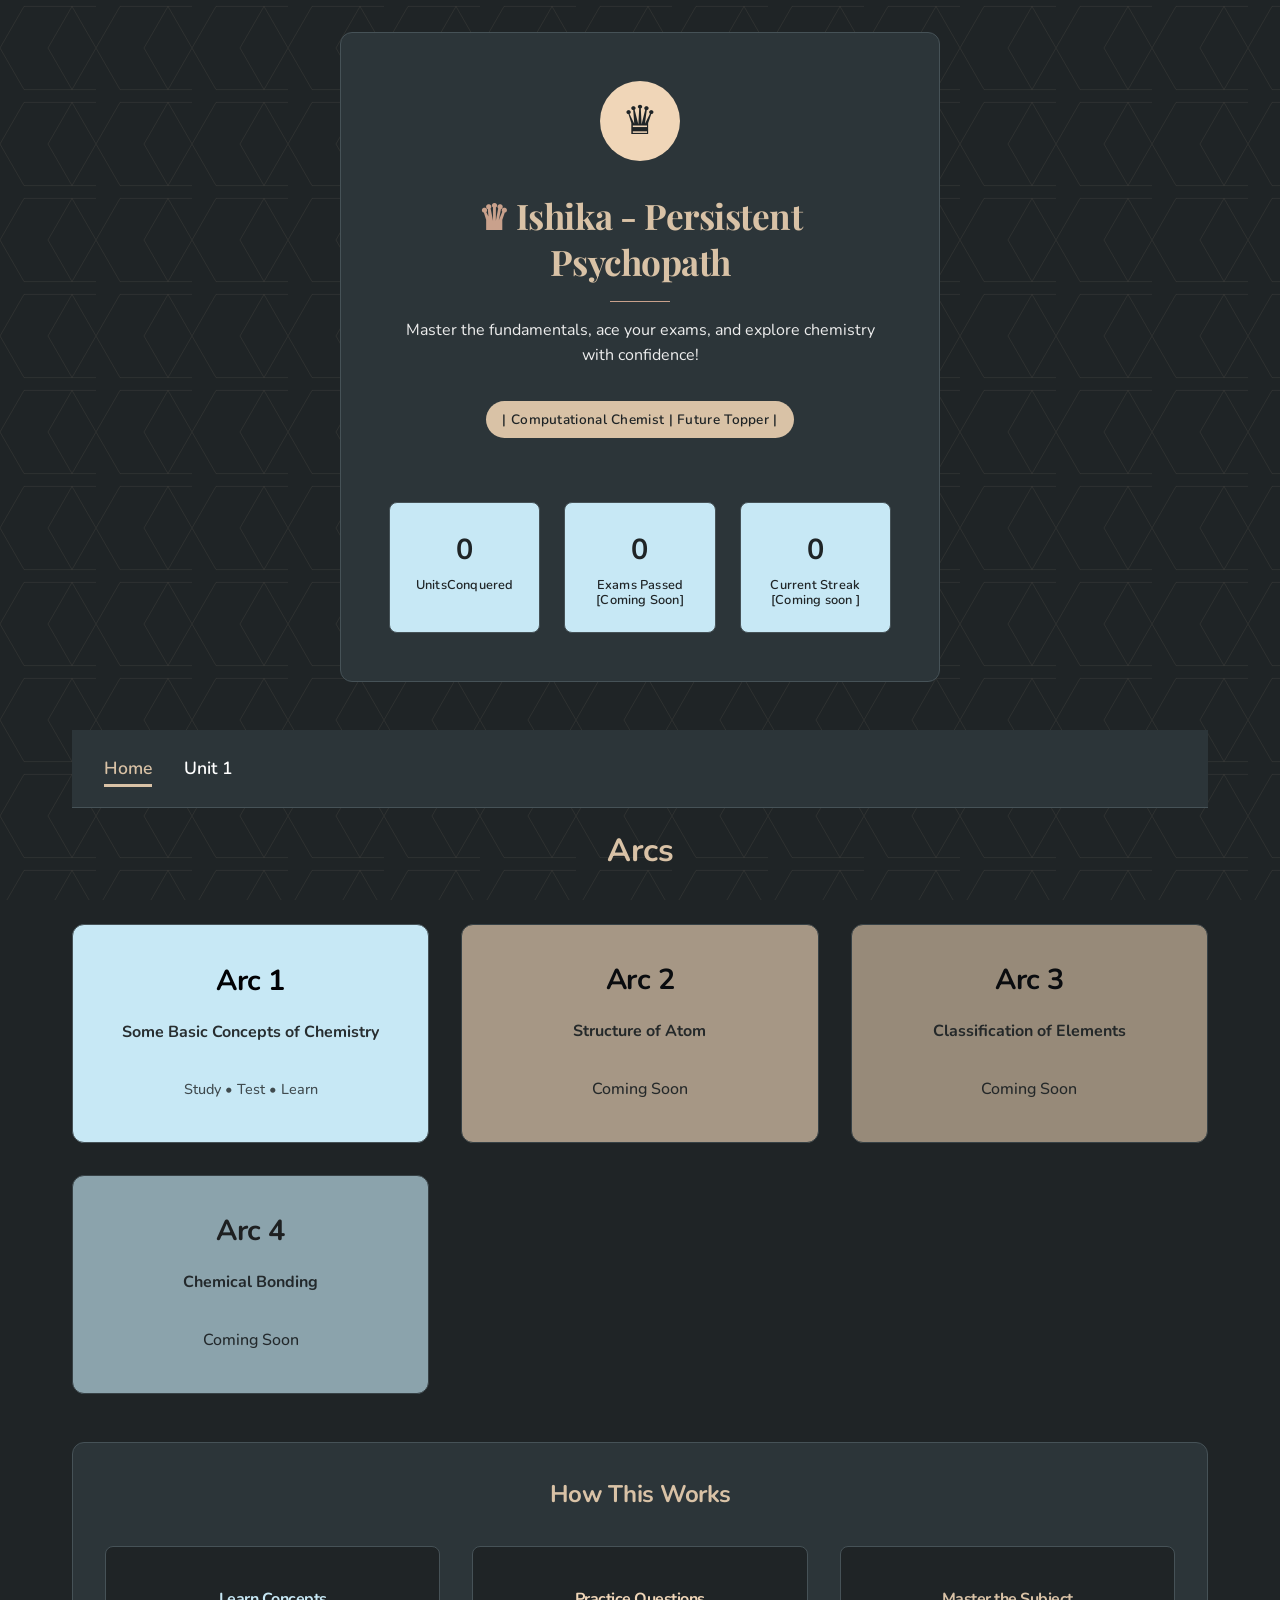
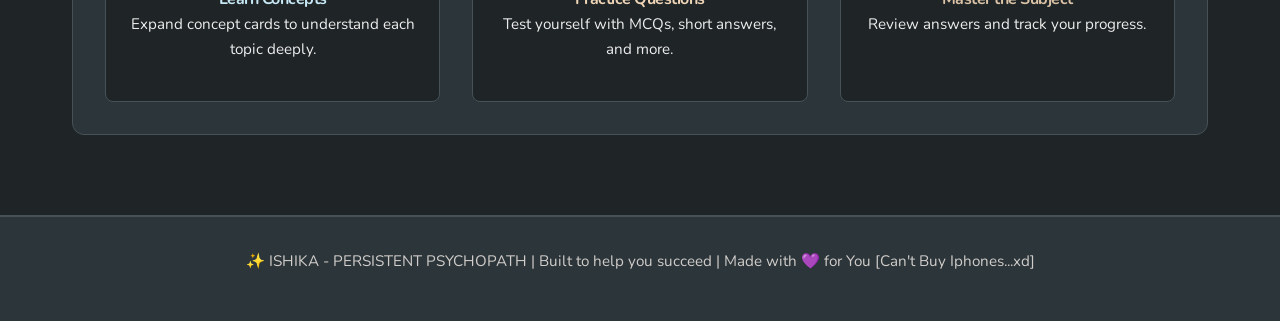
==== commit ee9e35f4: "Just edit." ====
--- a/Site/index.html
+++ b/Site/index.html
@@ -19,26 +19,26 @@
       <div class="profile-avatar">♛</div>
       <h1 class="profile-title"><span class="villainess-icon">♛</span> Ishika - Persistent Psychopath</h1>
       <p class="profile-subtitle">Master the fundamentals, ace your exams, and explore chemistry with confidence!</p>
-      <div class="profile-tag">Villainess in Training | Computational Chemist | Future Topper</div>
+      <div class="profile-tag">| Computational Chemist | Future Topper |</div>
       <div class="profile-stats">
         <div class="stat-block">
           <div class="stat-number">0</div>
-          <div class="stat-label">Arcs Conquered</div>
+          <div class="stat-label">UnitsConquered</div>
         </div>
         <div class="stat-block">
           <div class="stat-number">0</div>
-          <div class="stat-label">Trials Passed</div>
+          <div class="stat-label">Exams Passed [Coming Soon]</div>
         </div>
         <div class="stat-block">
           <div class="stat-number">0</div>
-          <div class="stat-label">Current Streak</div>
+          <div class="stat-label">Current Streak [Coming soon ]</div>
         </div>
       </div>
     </section>
     <nav>
       <ul>
         <li><a href="index.html" class="active">Home</a></li>
-        <li><a href="unit-1.html">Unit 1 </a></li>
+        <li><a href="unit-1-practice.html">Unit 1 </a></li>
       </ul>
     </nav>
     <section>
@@ -46,7 +46,7 @@
       <h2 style="text-align: center; color: var(--pastel-coffee); margin-bottom: var(--spacing-xl);">Arcs</h2>
       <div class="units-grid">
         <!-- Unit 1: Active -->
-        <div class="unit-tile unit-1 active" onclick="navigateTo('unit-1.html')">
+        <div class="unit-tile unit-1 active" onclick="navigateTo('unit-1-practice.html')">
           <h3 style="color: rgb(1, 1, 4)">Arc 1</h3>
           <p><strong>Some Basic Concepts of Chemistry</strong></p>
           <p style="font-size: 0.9rem; margin-top: var(--spacing-md); opacity: 0.8;">Study • Test • Learn</p>
@@ -112,7 +112,7 @@
       if (pageName === 'home') {
         document.querySelector('nav a[href="index.html"]').classList.add('active');
       } else if (pageName === 'concepts') {
-        document.querySelector('nav a[href="unit-1.html"]').classList.add('active');
+        document.querySelector('nav a[href="unit-1-practice.html"]').classList.add('active');
       } else if (pageName === 'practice') {
         document.querySelector('nav a[href="unit-1-practice.html"]').classList.add('active');
       }
--- a/Site/css/styles.css
+++ b/Site/css/styles.css
@@ -939,17 +939,14 @@
 @media (max-width: 768px) {
   h1 {
     font-size: 1.8rem;
-    color: rgba(26, 25, 25, 0.9);
   }
 
   h2 {
     font-size: 1.5rem;
-    color: rgba(33, 33, 33, 0.9);
   }
 
   h3 {
     font-size: 1.2rem;
-    color: rgba(19, 19, 19, 0.9);
   }
 
   main {
